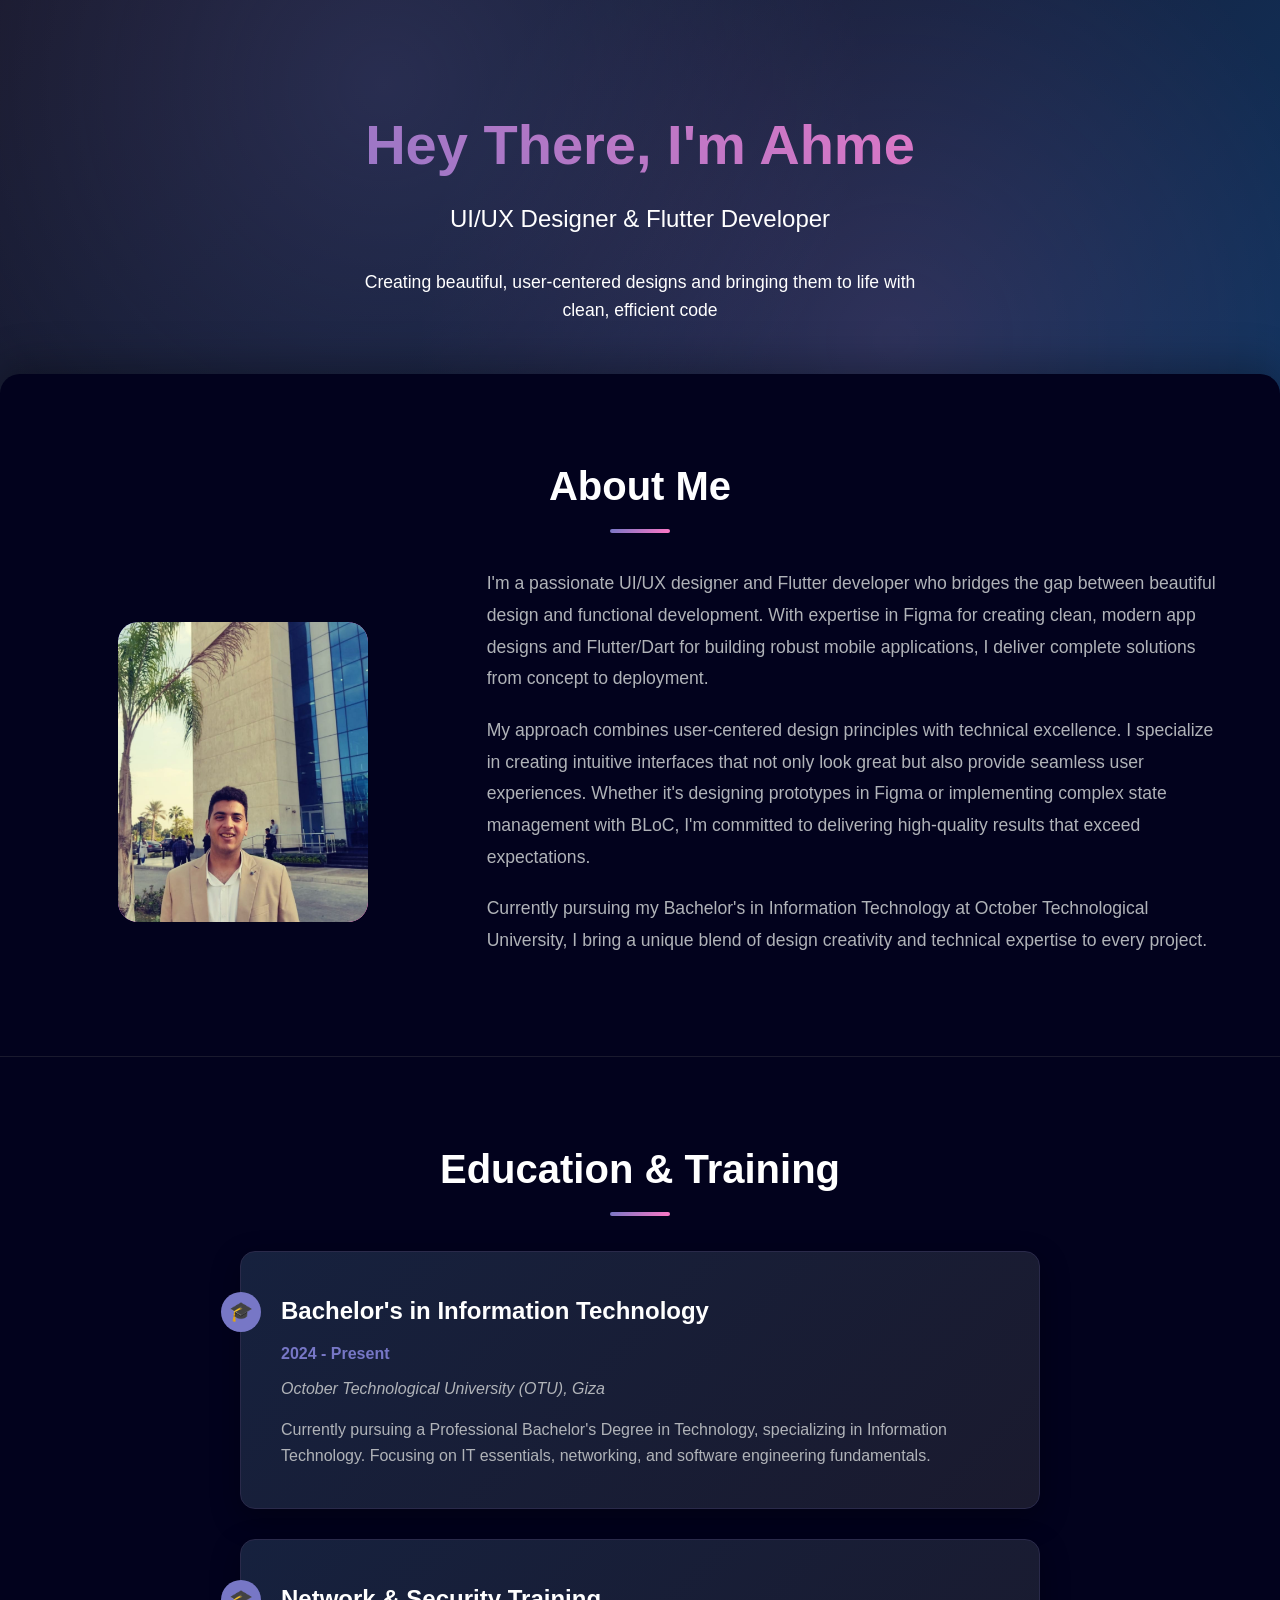
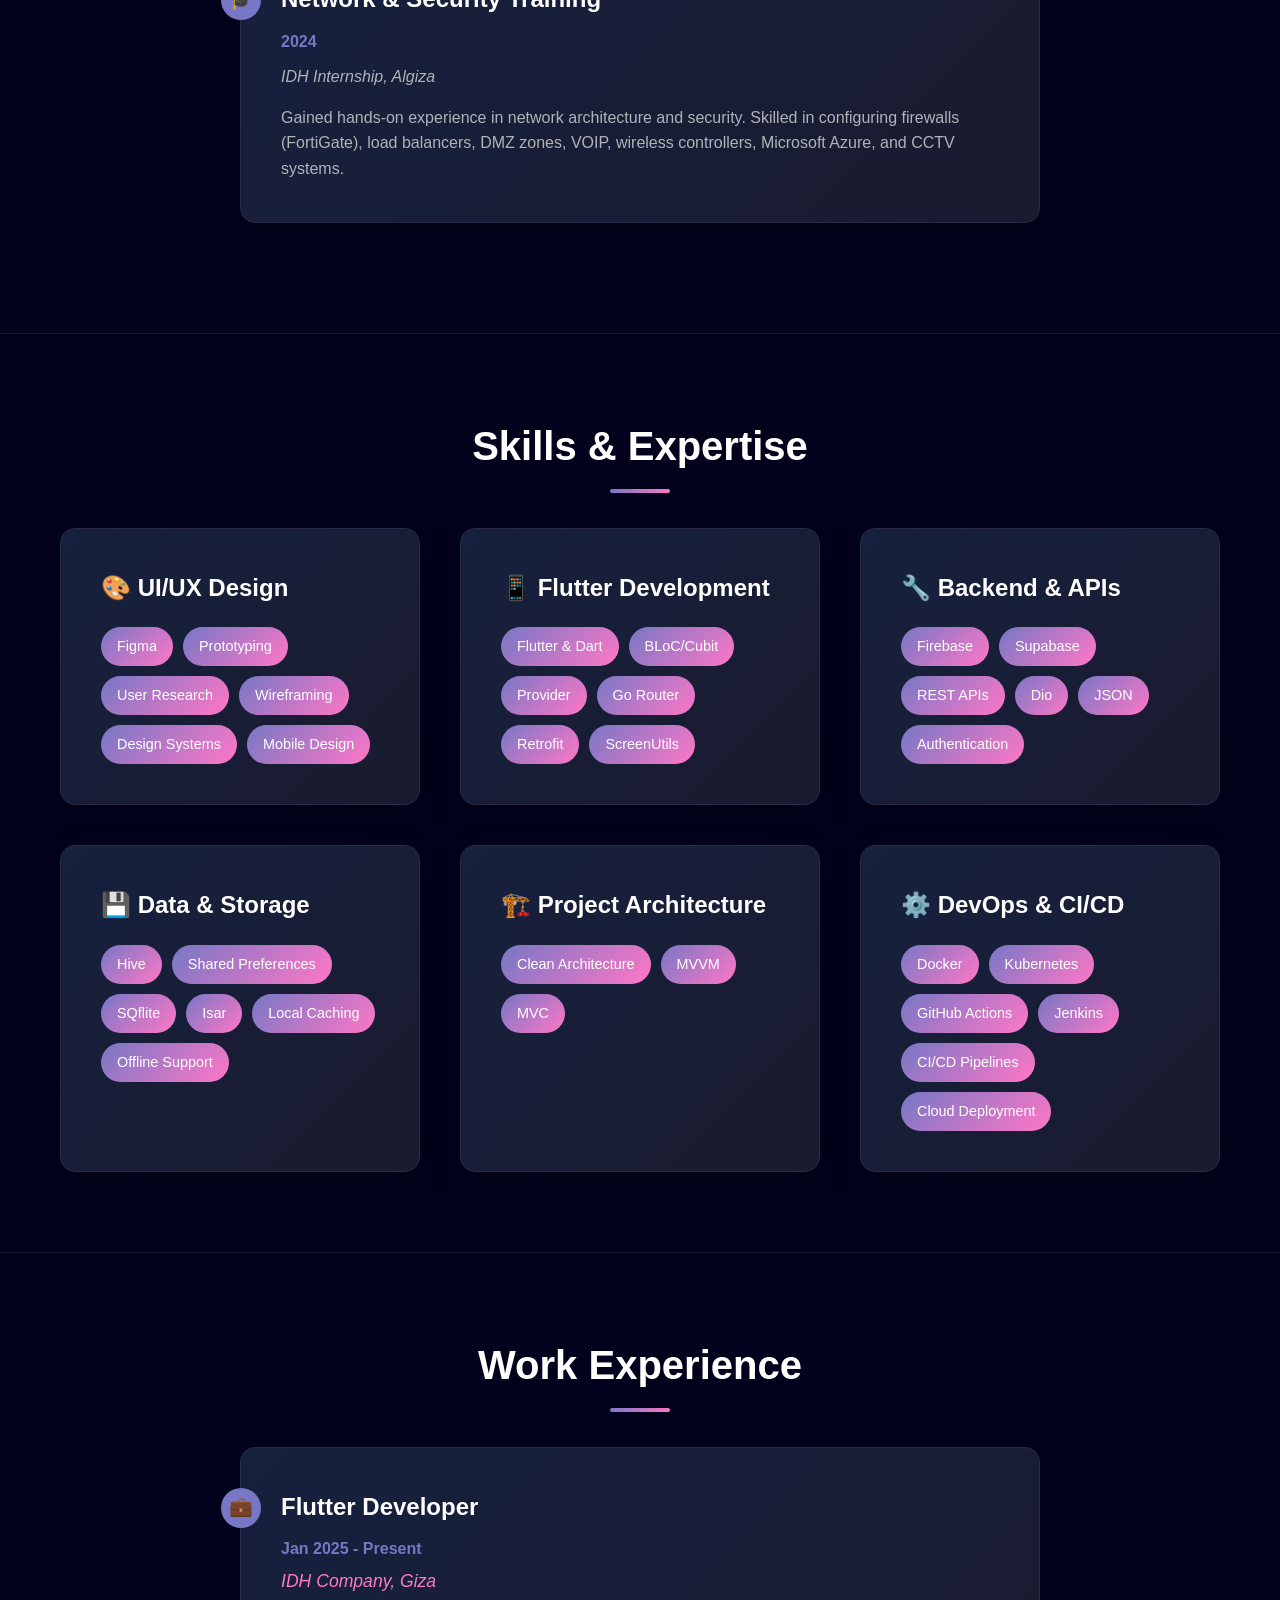
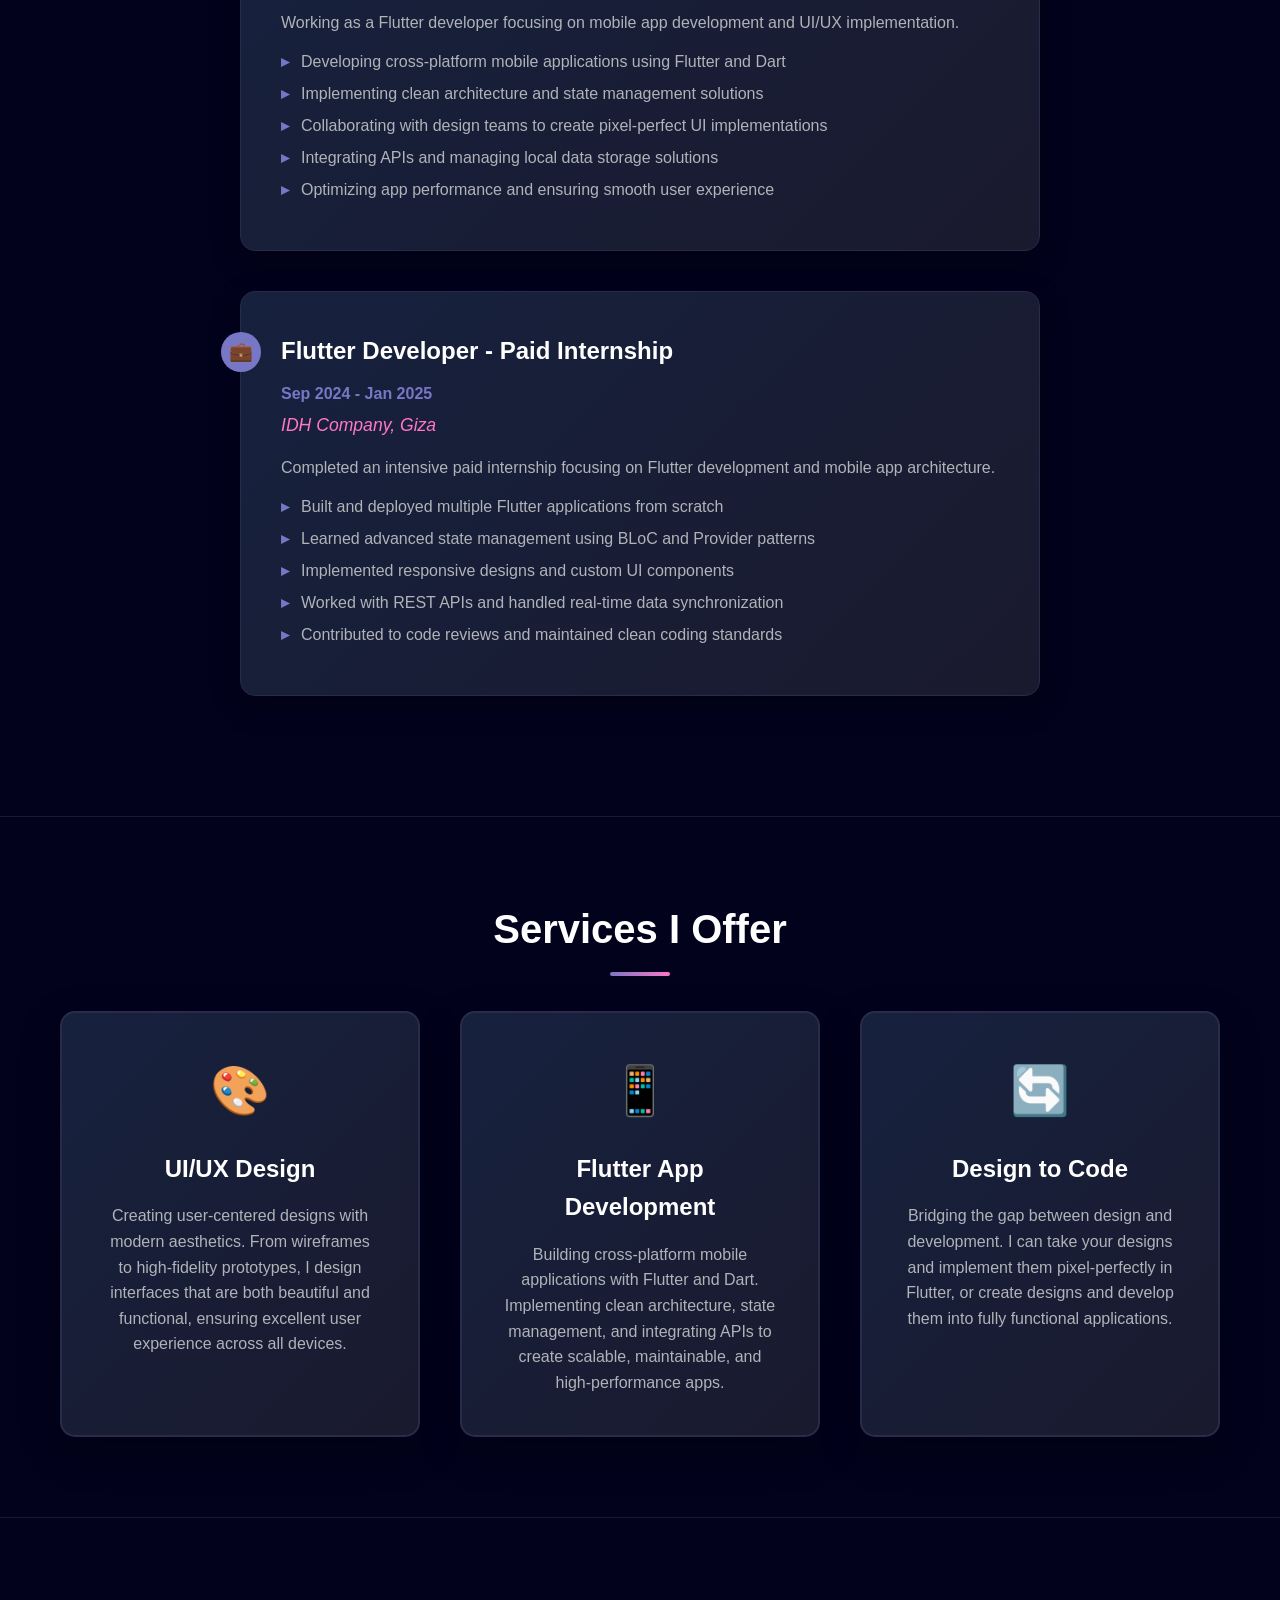
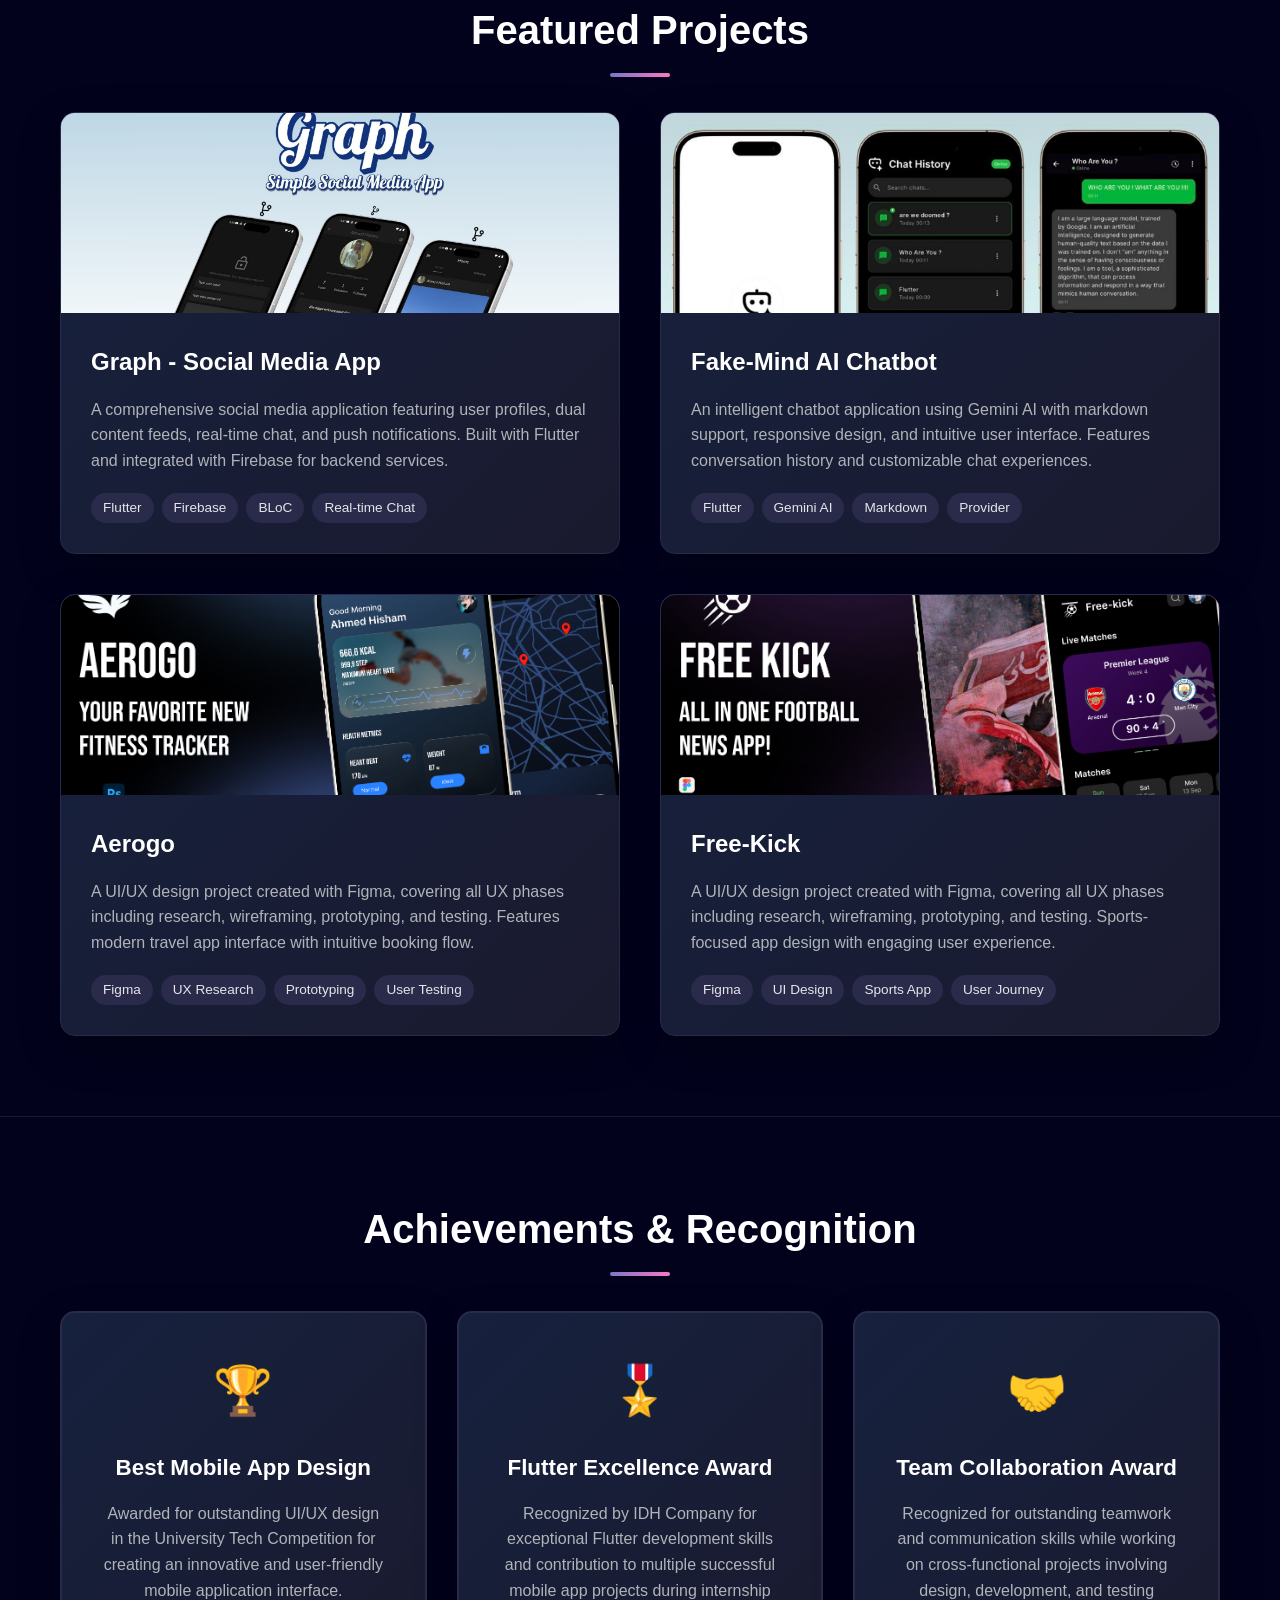
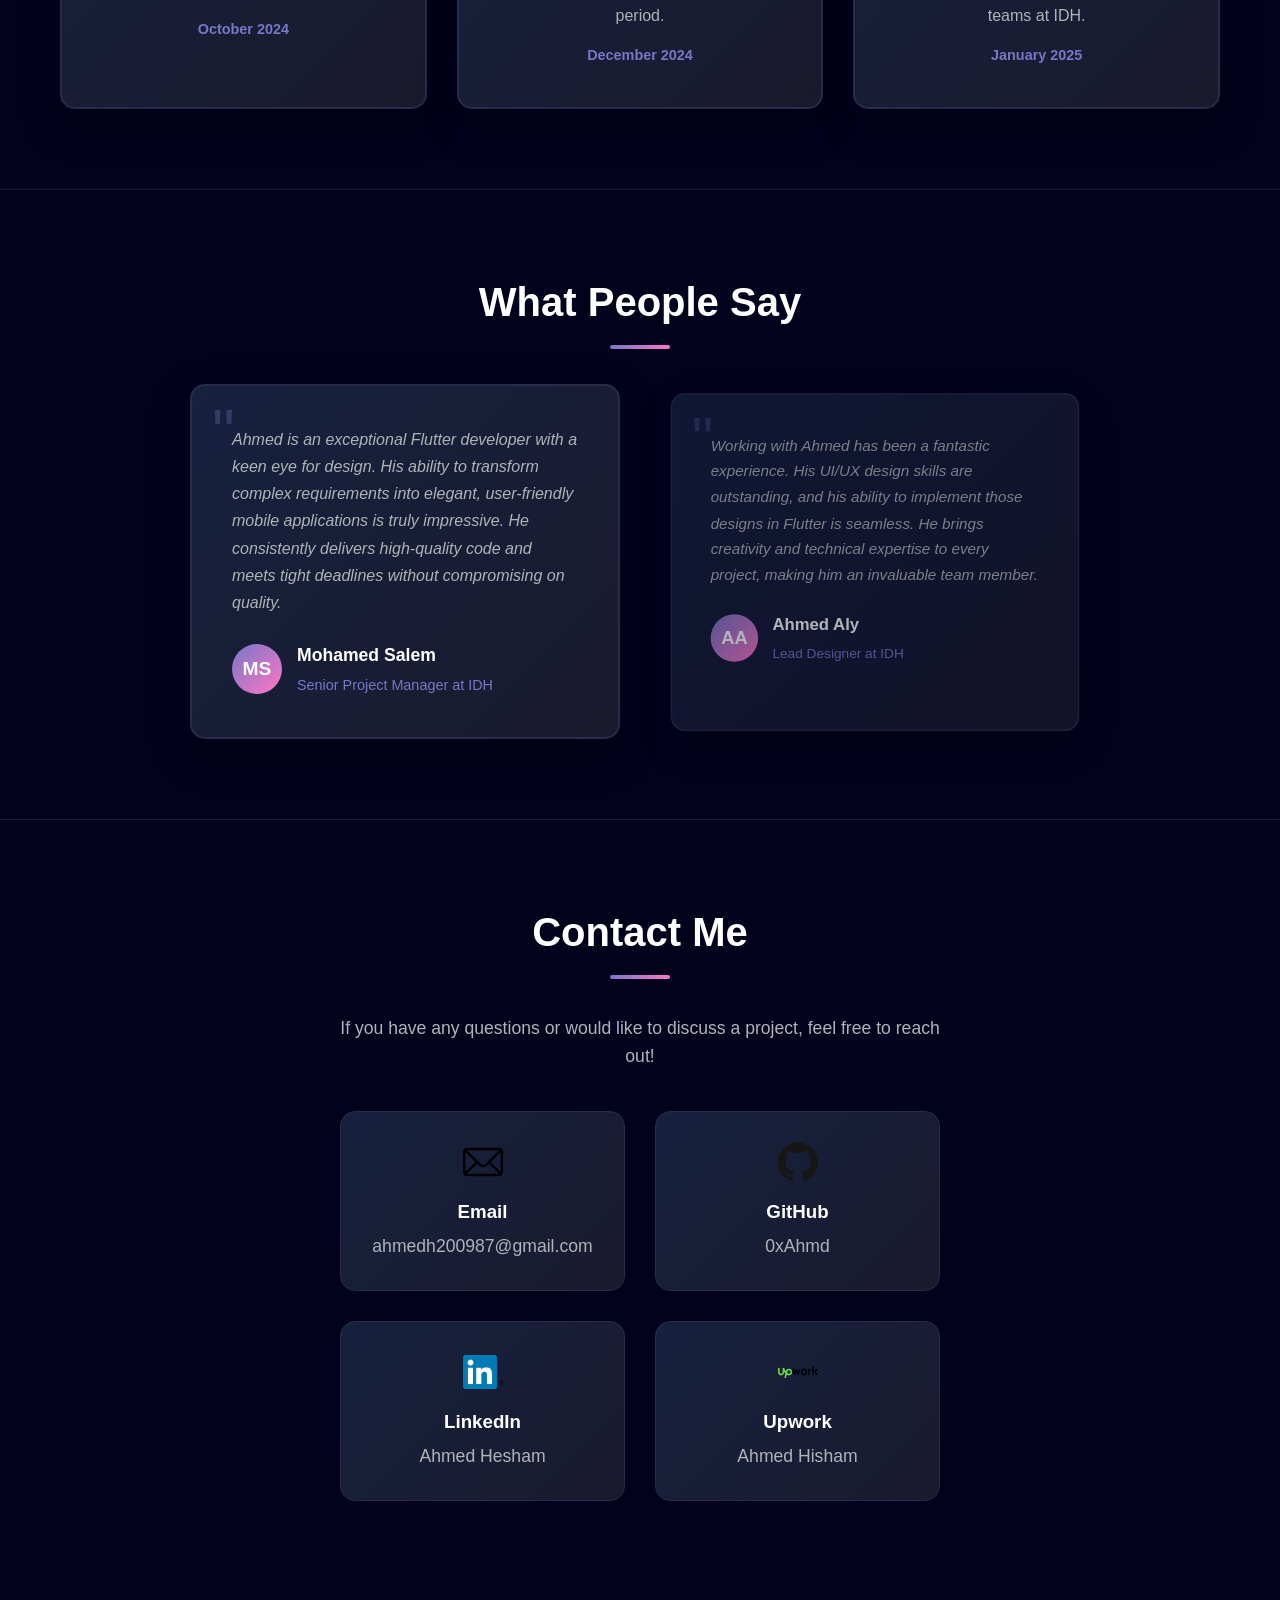
==== project-details.html @ 678f98a5 "details.apply" ====
<!DOCTYPE html>
<html lang="en">
<head>
    <meta charset="UTF-8">
    <meta name="viewport" content="width=device-width, initial-scale=1.0">
    <title>Project Details - Ahmed Hesham</title>
    <link rel="stylesheet" href="css/styles.css">
    <link rel="stylesheet" href="css/project-details.css">
</head>
<body>
    <!-- Navigation Header -->
    <header class="project-header">
        <div class="container">
            <nav class="project-nav">
                <a href="index.html" class="back-button">
                    <span>←</span> Back to Portfolio
                </a>
            </nav>
        </div>
    </header>

    <!-- Project Hero Section -->
    <section class="project-hero">
        <div class="container">
            <div class="project-hero-content">
                <h1 id="project-name" class="project-title">Project Name</h1>
                <p id="project-tagline" class="project-tagline">Brief tagline about the project</p>
            </div>
        </div>
    </section>

    <!-- Project Content -->
    <div class="project-detail-content">
        <div class="container">
            <!-- Project Overview -->
            <section class="project-section">
                <h2>Project Overview</h2>
                <div id="project-description" class="project-description">
                    <p>Detailed description of the project will appear here.</p>
                </div>
            </section>

            <!-- Project Image Gallery -->
            <section class="project-section">
                <h2>Visual Showcase</h2>
                <div id="project-gallery" class="project-gallery">
                    <div class="main-image">
                        <img id="main-project-image" src="" alt="Project Screenshot">
                    </div>
                    <div id="additional-images" class="image-grid">
                        <!-- Additional images will be inserted here -->
                    </div>
                </div>
            </section>

            <!-- What I Made Section -->
            <section class="project-section">
                <h2>What I Built</h2>
                <div id="project-contributions" class="contributions-grid">
                    <!-- Contributions will be inserted here -->
                </div>
            </section>

            <!-- Tools & Technologies -->
            <section class="project-section">
                <h2>Tools & Technologies</h2>
                <div id="project-tools" class="tools-container">
                    <!-- Tools will be inserted here -->
                </div>
            </section>

            <!-- Team Section -->
            <section class="project-section" id="team-section">
                <h2>Team Members</h2>
                <div id="project-team" class="team-grid">
                    <!-- Team members will be inserted here -->
                </div>
            </section>

            <!-- Project Links -->
            <section class="project-section" id="links-section">
                <h2>Project Links</h2>
                <div id="project-links" class="links-container">
                    <!-- Links will be inserted here -->
                </div>
            </section>

            <!-- Navigation -->
            <div class="project-navigation">
                <a href="#" id="prev-project" class="nav-button prev">
                    <span>←</span> Previous Project
                </a>
                <a href="index.html#projects" class="nav-button center">
                    All Projects
                </a>
                <a href="#" id="next-project" class="nav-button next">
                    Next Project <span>→</span>
                </a>
            </div>
        </div>
    </div>

    <script src="js/project-data.js"></script>
    <script src="js/project-details.js"></script>
</body>
</html>
---- css/styles.css ----
* {
    margin: 0;
    padding: 0;
    box-sizing: border-box;
}

body {
    font-family: 'Segoe UI', Tahoma, Geneva, Verdana, sans-serif;
    line-height: 1.6;
    color: #e4e6ea;
    background: #0a0a0f;
    min-height: 100vh;
}

.container {
    max-width: 1200px;
    margin: 0 auto;
    padding: 0 20px;
}

/* Header/Cover Section */
.hero {
    background: linear-gradient(135deg, #1a1a2e 0%, #16213e 50%, #0f3460 100%);
    color: white;
    padding: 100px 0;
    text-align: center;
    position: relative;
    overflow: hidden;
}

.hero::before {
    content: '';
    position: absolute;
    top: 0;
    left: 0;
    right: 0;
    bottom: 0;
    background: radial-gradient(circle at 30% 20%, rgba(120, 119, 198, 0.3) 0%, transparent 50%),
                radial-gradient(circle at 70% 80%, rgba(255, 119, 198, 0.2) 0%, transparent 50%);
    opacity: 0.6;
}

.hero-content {
    position: relative;
    z-index: 1;
}

.hero h1 {
    font-size: 3.5rem;
    font-weight: 700;
    margin-bottom: 10px;
    animation: fadeInUp 1s ease;
    background: linear-gradient(45deg, #7777c6, #ff77c6);
    -webkit-background-clip: text;
    -webkit-text-fill-color: transparent;
    background-clip: text;
}

.hero .subtitle {
    font-size: 1.5rem;
    font-weight: 300;
    margin-bottom: 30px;
    opacity: 0.9;
    animation: fadeInUp 1s ease 0.2s both;
}

.hero .tagline {
    font-size: 1.1rem;
    max-width: 600px;
    margin: 0 auto;
    animation: fadeInUp 1s ease 0.4s both;
}

@keyframes fadeInUp {
    from {
        opacity: 0;
        transform: translateY(30px);
    }
    to {
        opacity: 1;
        transform: translateY(0);
    }
}

/* Main Content */
.main-content {
    background: #02021d;
    margin-top: -50px;
    border-radius: 20px 20px 0 0;
    position: relative;
    z-index: 2;
    box-shadow: 0 -10px 40px rgba(0,0,0,0.3);
}

.section {
    padding: 80px 0;
    border-bottom: 1px solid #1a1a2e;
}

.section:last-child {
    border-bottom: none;
}

.section h2 {
    font-size: 2.5rem;
    color: #ffffff;
    margin-bottom: 50px;
    text-align: center;
    position: relative;
}

.section h2::after {
    content: '';
    width: 60px;
    height: 4px;
    background: linear-gradient(135deg, #7777c6, #ff77c6);
    position: absolute;
    bottom: -15px;
    left: 50%;
    transform: translateX(-50%);
    border-radius: 2px;
}

/* About Section */
.about-content {
    display: grid;
    grid-template-columns: 1fr 2fr;
    gap: 60px;
    align-items: center;
}

.about-image {
    text-align: center;
}

.profile-image {
    width: 250px;
    height: 300px;
    background: linear-gradient(135deg, #7777c6, #ff77c6);
    border-radius: 20px;
    display: flex;
    align-items: center;
    justify-content: center;
    margin: 0 auto;
    position: relative;
    overflow: hidden;
}

.about-text {
    font-size: 1.1rem;
    line-height: 1.8;
    color: #b0b3b8;
}

.about-text p {
    margin-bottom: 20px;
}

/* Education Section */
.education-timeline {
    max-width: 800px;
    margin: 0 auto;
}

.education-item {
    background: linear-gradient(135deg, #16213e, #1a1a2e);
    padding: 40px;
    border-radius: 15px;
    box-shadow: 0 10px 30px rgba(0,0,0,0.3);
    margin-bottom: 30px;
    position: relative;
    border: 1px solid #2a2a4a;
    transition: all 0.3s ease;
}

.education-item:hover {
    transform: translateY(-5px);
    border-color: #7777c6;
    box-shadow: 0 20px 40px rgba(119, 119, 198, 0.2);
}

.education-item::before {
    content: '🎓';
    position: absolute;
    top: 40px;
    left: -20px;
    background: #7777c6;
    width: 40px;
    height: 40px;
    border-radius: 50%;
    display: flex;
    align-items: center;
    justify-content: center;
    font-size: 1.2rem;
}

.education-item h3 {
    color: #ffffff;
    margin-bottom: 10px;
    font-size: 1.5rem;
}

.education-item .date {
    color: #7777c6;
    font-weight: bold;
    margin-bottom: 10px;
}

.education-item .institution {
    color: #b0b3b8;
    font-style: italic;
    margin-bottom: 15px;
}

.education-item p {
    color: #b0b3b8;
    line-height: 1.6;
}

/* Skills Section */
.skills-grid {
    display: grid;
    grid-template-columns: repeat(auto-fit, minmax(300px, 1fr));
    gap: 40px;
}

.skill-category {
    background: linear-gradient(135deg, #16213e, #1a1a2e);
    padding: 40px;
    border-radius: 15px;
    box-shadow: 0 10px 30px rgba(0,0,0,0.3);
    transition: transform 0.3s ease;
    border: 1px solid #2a2a4a;
}

.skill-category:hover {
    transform: translateY(-10px);
    border-color: #7777c6;
    box-shadow: 0 20px 40px rgba(119, 119, 198, 0.2);
}

.skill-category h3 {
    color: #ffffff;
    margin-bottom: 20px;
    font-size: 1.5rem;
}

.skill-tags {
    display: flex;
    flex-wrap: wrap;
    gap: 10px;
}

.skill-tag {
    background: linear-gradient(135deg, #7777c6, #ff77c6);
    color: white;
    padding: 8px 16px;
    border-radius: 25px;
    font-size: 0.9rem;
    font-weight: 500;
    transition: transform 0.2s ease;
}

.skill-tag:hover {
    transform: scale(1.05);
}

/* Work Experience Section */
.experience-timeline {
    max-width: 800px;
    margin: 0 auto;
}

.experience-item {
    background: linear-gradient(135deg, #16213e, #1a1a2e);
    padding: 40px;
    border-radius: 15px;
    box-shadow: 0 10px 30px rgba(0,0,0,0.3);
    margin-bottom: 40px;
    position: relative;
    border: 1px solid #2a2a4a;
    transition: all 0.3s ease;
}

.experience-item:hover {
    transform: translateY(-5px);
    border-color: #7777c6;
    box-shadow: 0 20px 40px rgba(119, 119, 198, 0.2);
}

.experience-item::before {
    content: '💼';
    position: absolute;
    top: 40px;
    left: -20px;
    background: #7777c6;
    width: 40px;
    height: 40px;
    border-radius: 50%;
    display: flex;
    align-items: center;
    justify-content: center;
    font-size: 1.2rem;
}

.experience-item h3 {
    color: #ffffff;
    margin-bottom: 10px;
    font-size: 1.5rem;
}

.experience-item .date {
    color: #7777c6;
    font-weight: bold;
    margin-bottom: 5px;
}

.experience-item .company {
    color: #ff77c6;
    font-style: italic;
    margin-bottom: 15px;
    font-size: 1.1rem;
}

.experience-item p {
    color: #b0b3b8;
    line-height: 1.6;
    margin-bottom: 15px;
}

.experience-responsibilities {
    list-style: none;
    padding: 0;
}

.experience-responsibilities li {
    color: #b0b3b8;
    margin-bottom: 8px;
    padding-left: 20px;
    position: relative;
    line-height: 1.5;
}

.experience-responsibilities li::before {
    content: '▸';
    color: #7777c6;
    font-weight: bold;
    position: absolute;
    left: 0;
}

/* Services Section */
.services-grid {
    display: grid;
    grid-template-columns: repeat(auto-fit, minmax(350px, 1fr));
    gap: 40px;
}

.service-card {
    background: linear-gradient(135deg, #16213e, #1a1a2e);
    padding: 40px;
    border-radius: 15px;
    box-shadow: 0 15px 40px rgba(0,0,0,0.3);
    text-align: center;
    transition: all 0.3s ease;
    border: 2px solid #2a2a4a;
}

.service-card:hover {
    transform: translateY(-15px);
    border-color: #7777c6;
    box-shadow: 0 25px 60px rgba(119, 119, 198, 0.3);
}

.service-icon {
    font-size: 3rem;
    margin-bottom: 20px;
    display: block;
}

.service-card h3 {
    color: #ffffff;
    margin-bottom: 15px;
    font-size: 1.5rem;
}

.service-card p {
    color: #b0b3b8;
    line-height: 1.6;
}

/* Projects Section */
.projects-grid {
    display: grid;
    grid-template-columns: repeat(auto-fit, minmax(400px, 1fr));
    gap: 40px;
}

.project-card {
    background: linear-gradient(135deg, #16213e, #1a1a2e);
    border-radius: 15px;
    overflow: hidden;
    box-shadow: 0 15px 40px rgba(0,0,0,0.3);
    transition: all 0.3s ease;
    border: 1px solid #2a2a4a;
}

.project-card:hover {
    transform: translateY(-10px);
    box-shadow: 0 25px 60px rgba(119, 119, 198, 0.2);
    border-color: #7777c6;
}

.project-image {
    height: 200px;
    background: linear-gradient(135deg, #7777c6, #ff77c6);
    display: flex;
    align-items: center;
    justify-content: center;
    color: white;
    font-size: 2rem;
    font-weight: bold;
    overflow: hidden;
}

.project-image img {
    width: 100%;
    height: 100%;
    object-fit: cover;
}

.project-content {
    padding: 30px;
}

.project-card h3 {
    color: #ffffff;
    margin-bottom: 15px;
    font-size: 1.5rem;
}

.project-card p {
    color: #b0b3b8;
    line-height: 1.6;
    margin-bottom: 20px;
}

.project-tech {
    display: flex;
    flex-wrap: wrap;
    gap: 8px;
}

.tech-tag {
    background: #2a2a4a;
    color: #e4e6ea;
    padding: 4px 12px;
    border-radius: 15px;
    font-size: 0.85rem;
}

/* Achievements Section */
.achievements-grid {
    display: grid;
    grid-template-columns: repeat(auto-fit, minmax(350px, 1fr));
    gap: 30px;
}

.achievement-card {
    background: linear-gradient(135deg, #16213e, #1a1a2e);
    padding: 40px;
    border-radius: 15px;
    box-shadow: 0 15px 40px rgba(0,0,0,0.3);
    text-align: center;
    transition: all 0.3s ease;
    border: 2px solid #2a2a4a;
    position: relative;
    overflow: hidden;
}

.achievement-card::before {
    content: '';
    position: absolute;
    top: 0;
    left: -100%;
    width: 100%;
    height: 100%;
    background: linear-gradient(90deg, transparent, rgba(119, 119, 198, 0.1), transparent);
    transition: left 0.5s ease;
}

.achievement-card:hover::before {
    left: 100%;
}

.achievement-card:hover {
    transform: translateY(-10px);
    border-color: #7777c6;
    box-shadow: 0 25px 60px rgba(119, 119, 198, 0.3);
}

.achievement-icon {
    font-size: 3rem;
    margin-bottom: 20px;
    display: block;
}

.achievement-card h3 {
    color: #ffffff;
    margin-bottom: 15px;
    font-size: 1.4rem;
}

.achievement-card p {
    color: #b0b3b8;
    line-height: 1.6;
    margin-bottom: 15px;
}

.achievement-date {
    color: #7777c6;
    font-weight: bold;
    font-size: 0.9rem;
}

/* Testimonials Section */
.testimonials-grid {
    display: grid;
    grid-template-columns: repeat(auto-fit, minmax(400px, 1fr));
    gap: 40px;
    max-width: 900px;
    margin: 0 auto;
}

.testimonial-card {
    background: linear-gradient(135deg, #16213e, #1a1a2e);
    padding: 40px;
    border-radius: 15px;
    box-shadow: 0 15px 40px rgba(0,0,0,0.3);
    transition: all 0.3s ease;
    border: 2px solid #2a2a4a;
    position: relative;
}

.testimonial-card::before {
    content: '"';
    position: absolute;
    top: 15px;
    left: 20px;
    font-size: 4rem;
    color: #7777c6;
    opacity: 0.3;
    line-height: 1;
}

.testimonial-card:hover {
    transform: translateY(-10px);
    border-color: #7777c6;
    box-shadow: 0 25px 60px rgba(119, 119, 198, 0.3);
}

.testimonial-text {
    color: #b0b3b8;
    line-height: 1.7;
    margin-bottom: 25px;
    font-style: italic;
    position: relative;
    z-index: 1;
}

.testimonial-author {
    display: flex;
    align-items: center;
    gap: 15px;
}

.author-avatar {
    width: 50px;
    height: 50px;
    background: linear-gradient(135deg, #7777c6, #ff77c6);
    border-radius: 50%;
    display: flex;
    align-items: center;
    justify-content: center;
    color: white;
    font-weight: bold;
    font-size: 1.2rem;
}

.author-info h4 {
    color: #ffffff;
    margin-bottom: 5px;
    font-size: 1.1rem;
}

.author-info p {
    color: #7777c6;
    font-size: 0.9rem;
}

/* Contact Section */
.contact-content {
    text-align: center;
    max-width: 600px;
    margin: 0 auto;
}

.contact-content p {
    color: #b0b3b8;
    font-size: 1.1rem;
    margin-bottom: 40px;
}

.contact-info {
    display: grid;
    grid-template-columns: repeat(auto-fit, minmax(200px, 1fr));
    gap: 30px;
    margin: 40px 0;
}

.contact-item {
    background: linear-gradient(135deg, #16213e, #1a1a2e);
    padding: 30px;
    border-radius: 15px;
    transition: all 0.3s ease;
    border: 1px solid #2a2a4a;
    text-decoration: none;
    color: inherit;
    display: block;
}

.contact-item:hover {
    background: linear-gradient(135deg, #7777c6, #ff77c6);
    color: white;
    transform: translateY(-5px);
    text-decoration: none;
}

.contact-item .icon {
    font-size: 2rem;
    margin-bottom: 15px;
    display: block;
}

.contact-item img {
    width: 40px;
    height: 40px;
    object-fit: contain;
    display: block;
    margin: 0 auto 15px;
}
.contact-item:hover img {
    filter: none; /* Ensure no filters are applied on hover */
}

.contact-item:hover img {
    filter: brightness(0) saturate(100%) invert(100%) sepia(0%) saturate(0%) hue-rotate(0deg) brightness(100%) contrast(100%);
}

.contact-item h3 {
    color: #ffffff;
    margin-bottom: 5px;
}

.contact-item p {
    color: #b0b3b8;
    margin: 0;
}

.contact-item:hover h3,
.contact-item:hover p {
    color: white;
}

.cta-button {
    background: linear-gradient(135deg, #7777c6, #ff77c6);
    color: white;
    padding: 15px 40px;
    border: none;
    border-radius: 50px;
    font-size: 1.1rem;
    font-weight: 600;
    cursor: pointer;
    transition: all 0.3s ease;
    text-decoration: none;
    display: inline-block;
    margin-top: 30px;
}

.cta-button:hover {
    transform: translateY(-3px);
    box-shadow: 0 15px 40px rgba(119, 119, 198, 0.4);
}

/* Responsive Design */
@media (max-width: 768px) {
    .hero h1 {
        font-size: 2.5rem;
    }
    
    .hero .subtitle {
        font-size: 1.2rem;
    }
    
    .about-content {
        grid-template-columns: 1fr;
        gap: 40px;
    }
    
    .profile-image {
        width: 200px;
        height: 240px;
    }
    
    .section {
        padding: 60px 0;
    }
    
    .section h2 {
        font-size: 2rem;
    }
    
    .projects-grid,
    .services-grid,
    .achievements-grid {
        grid-template-columns: 1fr;
    }
    
    .testimonials-grid {
        grid-template-columns: 1fr;
    }
    
    .experience-item::before,
    .education-item::before {
        left: -15px;
        width: 30px;
        height: 30px;
        font-size: 1rem;
    }
}

/* Smooth scrolling */
html {
    scroll-behavior: smooth;
}

/* Animation classes for JavaScript */
.fade-in {
    opacity: 0;
    transform: translateY(30px);
    transition: opacity 0.8s ease, transform 0.8s ease;
}

.fade-in.visible {
    opacity: 1;
    transform: translateY(0);
}

/* Loading animation for images */
.loading-image {
    opacity: 0;
    transform: scale(1.1);
    transition: opacity 0.5s ease, transform 0.5s ease;
}

.loading-image.loaded {
    opacity: 1;
    transform: scale(1);
}
---- css/project-details.css ----
/* Project Details Page Styles */

/* Header Navigation */
.project-header {
    background: #02021d;
    padding: 20px 0;
    position: fixed;
    width: 100%;
    top: 0;
    z-index: 1000;
    border-bottom: 1px solid #1a1a2e;
    backdrop-filter: blur(10px);
    background: rgba(2, 2, 29, 0.95);
}

.project-nav {
    display: flex;
    align-items: center;
}

.back-button {
    color: #b0b3b8;
    text-decoration: none;
    display: flex;
    align-items: center;
    gap: 10px;
    font-size: 1.1rem;
    transition: all 0.3s ease;
    padding: 10px 20px;
    border-radius: 30px;
    background: linear-gradient(135deg, #16213e, #1a1a2e);
}

.back-button:hover {
    color: white;
    background: linear-gradient(135deg, #7777c6, #ff77c6);
    transform: translateX(-5px);
}

.back-button span {
    font-size: 1.5rem;
    transition: transform 0.3s ease;
}

.back-button:hover span {
    transform: translateX(-5px);
}

/* Project Hero */
.project-hero {
    background: linear-gradient(135deg, #1a1a2e 0%, #16213e 50%, #0f3460 100%);
    padding: 150px 0 80px;
    margin-top: 60px;
    position: relative;
    overflow: hidden;
}

.project-hero::before {
    content: '';
    position: absolute;
    top: 0;
    left: 0;
    right: 0;
    bottom: 0;
    background: radial-gradient(circle at 30% 20%, rgba(120, 119, 198, 0.3) 0%, transparent 50%),
                radial-gradient(circle at 70% 80%, rgba(255, 119, 198, 0.2) 0%, transparent 50%);
    opacity: 0.6;
}

.project-hero-content {
    position: relative;
    z-index: 1;
    text-align: center;
}

.project-title {
    font-size: 3.5rem;
    font-weight: 700;
    margin-bottom: 20px;
    background: linear-gradient(45deg, #7777c6, #ff77c6);
    -webkit-background-clip: text;
    -webkit-text-fill-color: transparent;
    background-clip: text;
    animation: fadeInUp 1s ease;
}

.project-tagline {
    font-size: 1.3rem;
    color: #e4e6ea;
    opacity: 0.9;
    max-width: 600px;
    margin: 0 auto;
    animation: fadeInUp 1s ease 0.2s both;
}

/* Project Content */
.project-detail-content {
    background: #02021d;
    padding: 60px 0;
    min-height: 100vh;
}

.project-section {
    margin-bottom: 80px;
    animation: fadeInUp 0.8s ease;
}

.project-section h2 {
    font-size: 2.2rem;
    color: #ffffff;
    margin-bottom: 40px;
    position: relative;
    padding-bottom: 20px;
}

.project-section h2::after {
    content: '';
    width: 60px;
    height: 4px;
    background: linear-gradient(135deg, #7777c6, #ff77c6);
    position: absolute;
    bottom: 0;
    left: 0;
    border-radius: 2px;
}

/* Project Description */
.project-description {
    background: linear-gradient(135deg, #16213e, #1a1a2e);
    padding: 40px;
    border-radius: 15px;
    border: 1px solid #2a2a4a;
    transition: all 0.3s ease;
}

.project-description:hover {
    border-color: #7777c6;
    box-shadow: 0 20px 40px rgba(119, 119, 198, 0.1);
}

.project-description p {
    color: #b0b3b8;
    line-height: 1.8;
    font-size: 1.1rem;
    margin-bottom: 20px;
}

.project-description p:last-child {
    margin-bottom: 0;
}

/* Project Gallery */
.project-gallery {
    display: grid;
    gap: 30px;
}

.main-image {
    width: 100%;
    border-radius: 15px;
    overflow: hidden;
    box-shadow: 0 25px 60px rgba(0,0,0,0.4);
    transition: transform 0.3s ease;
}

.main-image:hover {
    transform: scale(1.02);
}

.main-image img {
    width: 100%;
    height: auto;
    display: block;
}

.image-grid {
    display: grid;
    grid-template-columns: repeat(auto-fit, minmax(250px, 1fr));
    gap: 20px;
}

.image-grid img {
    width: 100%;
    height: 200px;
    object-fit: cover;
    border-radius: 10px;
    box-shadow: 0 10px 30px rgba(0,0,0,0.3);
    transition: all 0.3s ease;
    cursor: pointer;
}

.image-grid img:hover {
    transform: scale(1.05);
    box-shadow: 0 15px 40px rgba(119, 119, 198, 0.3);
}

/* Contributions Grid */
.contributions-grid {
    display: grid;
    grid-template-columns: repeat(auto-fit, minmax(300px, 1fr));
    gap: 30px;
}

.contribution-card {
    background: linear-gradient(135deg, #16213e, #1a1a2e);
    padding: 35px;
    border-radius: 15px;
    border: 1px solid #2a2a4a;
    transition: all 0.3s ease;
}

.contribution-card:hover {
    transform: translateY(-5px);
    border-color: #7777c6;
    box-shadow: 0 20px 40px rgba(119, 119, 198, 0.2);
}

.contribution-card h3 {
    color: #ffffff;
    margin-bottom: 15px;
    font-size: 1.3rem;
    display: flex;
    align-items: center;
    gap: 10px;
}

.contribution-card .icon {
    font-size: 1.5rem;
}

.contribution-card ul {
    list-style: none;
    padding: 0;
}

.contribution-card li {
    color: #b0b3b8;
    margin-bottom: 10px;
    padding-left: 25px;
    position: relative;
    line-height: 1.6;
}

.contribution-card li::before {
    content: '✓';
    color: #7777c6;
    position: absolute;
    left: 0;
    font-weight: bold;
}

/* Tools Container */
.tools-container {
    display: flex;
    flex-wrap: wrap;
    gap: 15px;
}

.tool-badge {
    background: linear-gradient(135deg, #7777c6, #ff77c6);
    color: white;
    padding: 12px 25px;
    border-radius: 30px;
    font-size: 1rem;
    font-weight: 500;
    display: inline-flex;
    align-items: center;
    gap: 8px;
    transition: all 0.3s ease;
}

.tool-badge:hover {
    transform: translateY(-3px) scale(1.05);
    box-shadow: 0 10px 25px rgba(119, 119, 198, 0.3);
}

.tool-badge .tool-icon {
    font-size: 1.2rem;
}

/* Team Grid */
.team-grid {
    display: grid;
    grid-template-columns: repeat(auto-fit, minmax(250px, 1fr));
    gap: 30px;
}

.team-member {
    background: linear-gradient(135deg, #16213e, #1a1a2e);
    padding: 30px;
    border-radius: 15px;
    text-align: center;
    border: 1px solid #2a2a4a;
    transition: all 0.3s ease;
}

.team-member:hover {
    transform: translateY(-5px);
    border-color: #7777c6;
    box-shadow: 0 20px 40px rgba(119, 119, 198, 0.2);
}

.team-avatar {
    width: 80px;
    height: 80px;
    margin: 0 auto 20px;
    background: linear-gradient(135deg, #7777c6, #ff77c6);
    border-radius: 50%;
    display: flex;
    align-items: center;
    justify-content: center;
    color: white;
    font-size: 2rem;
    font-weight: bold;
}

.team-member h4 {
    color: #ffffff;
    margin-bottom: 10px;
    font-size: 1.2rem;
}

.team-member .role {
    color: #7777c6;
    font-size: 0.95rem;
    margin-bottom: 15px;
}

.team-member .contribution {
    color: #b0b3b8;
    font-size: 0.9rem;
    line-height: 1.5;
}

/* Links Container */
.links-container {
    display: grid;
    grid-template-columns: repeat(auto-fit, minmax(200px, 1fr));
    gap: 20px;
}

.link-button {
    background: linear-gradient(135deg, #16213e, #1a1a2e);
    color: #e4e6ea;
    padding: 20px 30px;
    border-radius: 10px;
    text-decoration: none;
    display: flex;
    align-items: center;
    justify-content: center;
    gap: 10px;
    border: 1px solid #2a2a4a;
    transition: all 0.3s ease;
    font-weight: 500;
}

.link-button:hover {
    background: linear-gradient(135deg, #7777c6, #ff77c6);
    color: white;
    transform: translateY(-3px);
    box-shadow: 0 15px 30px rgba(119, 119, 198, 0.3);
    border-color: transparent;
}

.link-button .link-icon {
    font-size: 1.3rem;
}

/* Project Navigation */
.project-navigation {
    display: grid;
    grid-template-columns: 1fr auto 1fr;
    gap: 20px;
    margin-top: 80px;
    padding-top: 40px;
    border-top: 1px solid #1a1a2e;
}

.nav-button {
    background: linear-gradient(135deg, #16213e, #1a1a2e);
    color: #b0b3b8;
    padding: 20px 30px;
    border-radius: 10px;
    text-decoration: none;
    display: flex;
    align-items: center;
    gap: 10px;
    border: 1px solid #2a2a4a;
    transition: all 0.3s ease;
    font-weight: 500;
}

.nav-button:hover {
    background: linear-gradient(135deg, #7777c6, #ff77c6);
    color: white;
    transform: translateY(-3px);
    border-color: transparent;
}

.nav-button.prev {
    justify-content: flex-start;
}

.nav-button.next {
    justify-content: flex-end;
}

.nav-button.center {
    justify-content: center;
}

.nav-button span {
    font-size: 1.3rem;
    transition: transform 0.3s ease;
}

.nav-button.prev:hover span {
    transform: translateX(-5px);
}

.nav-button.next:hover span {
    transform: translateX(5px);
}

/* Responsive Design */
@media (max-width: 768px) {
    .project-title {
        font-size: 2.5rem;
    }
    
    .project-tagline {
        font-size: 1.1rem;
    }
    
    .project-section h2 {
        font-size: 1.8rem;
    }
    
    .contributions-grid {
        grid-template-columns: 1fr;
    }
    
    .team-grid {
        grid-template-columns: 1fr;
    }
    
    .project-navigation {
        grid-template-columns: 1fr;
        gap: 15px;
    }
    
    .nav-button {
        justify-content: center;
    }
    
    .image-grid {
        grid-template-columns: 1fr;
    }
}

/* Animations */
@keyframes fadeInUp {
    from {
        opacity: 0;
        transform: translateY(30px);
    }
    to {
        opacity: 1;
        transform: translateY(0);
    }
}

/* Loading State */
.loading {
    opacity: 0.5;
    pointer-events: none;
}

.skeleton {
    background: linear-gradient(90deg, #1a1a2e 25%, #2a2a4a 50%, #1a1a2e 75%);
    background-size: 200% 100%;
    animation: loading 1.5s infinite;
}

@keyframes loading {
    0% {
        background-position: 200% 0;
    }
    100% {
        background-position: -200% 0;
    }
}
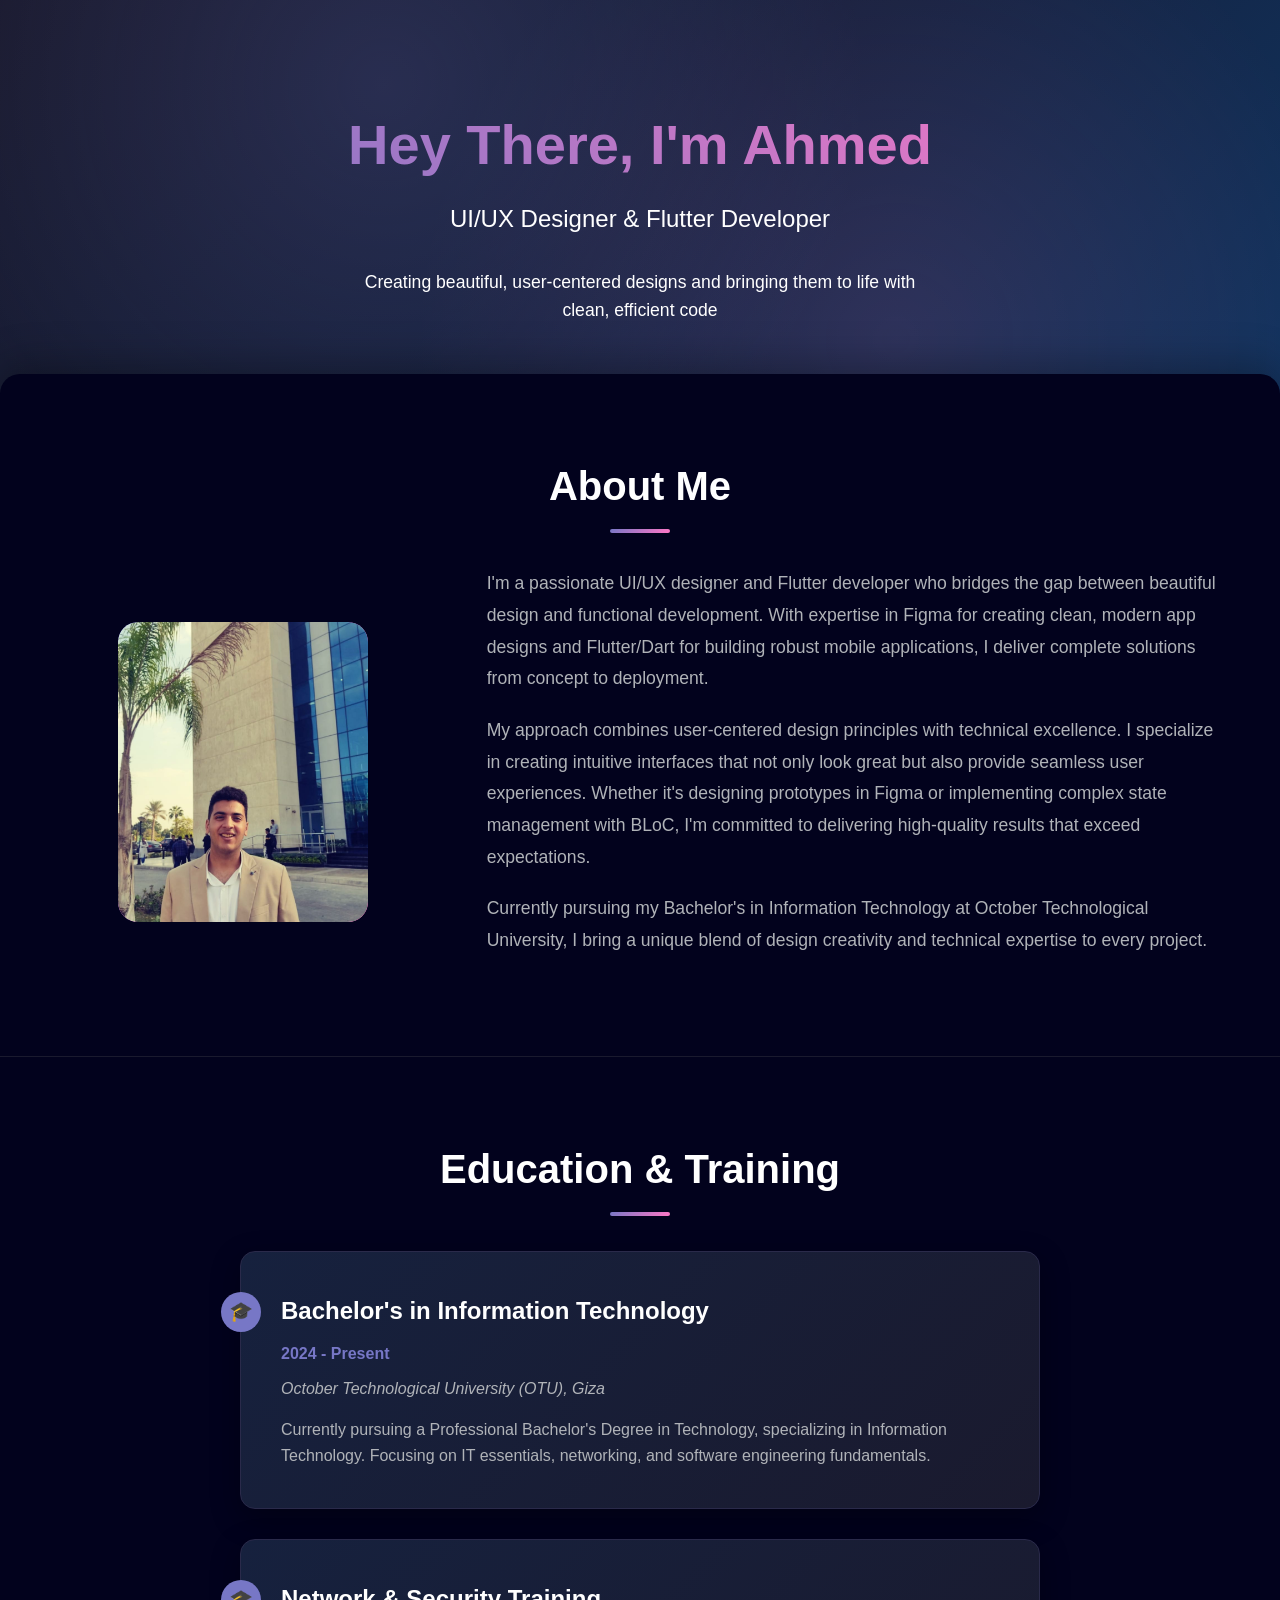
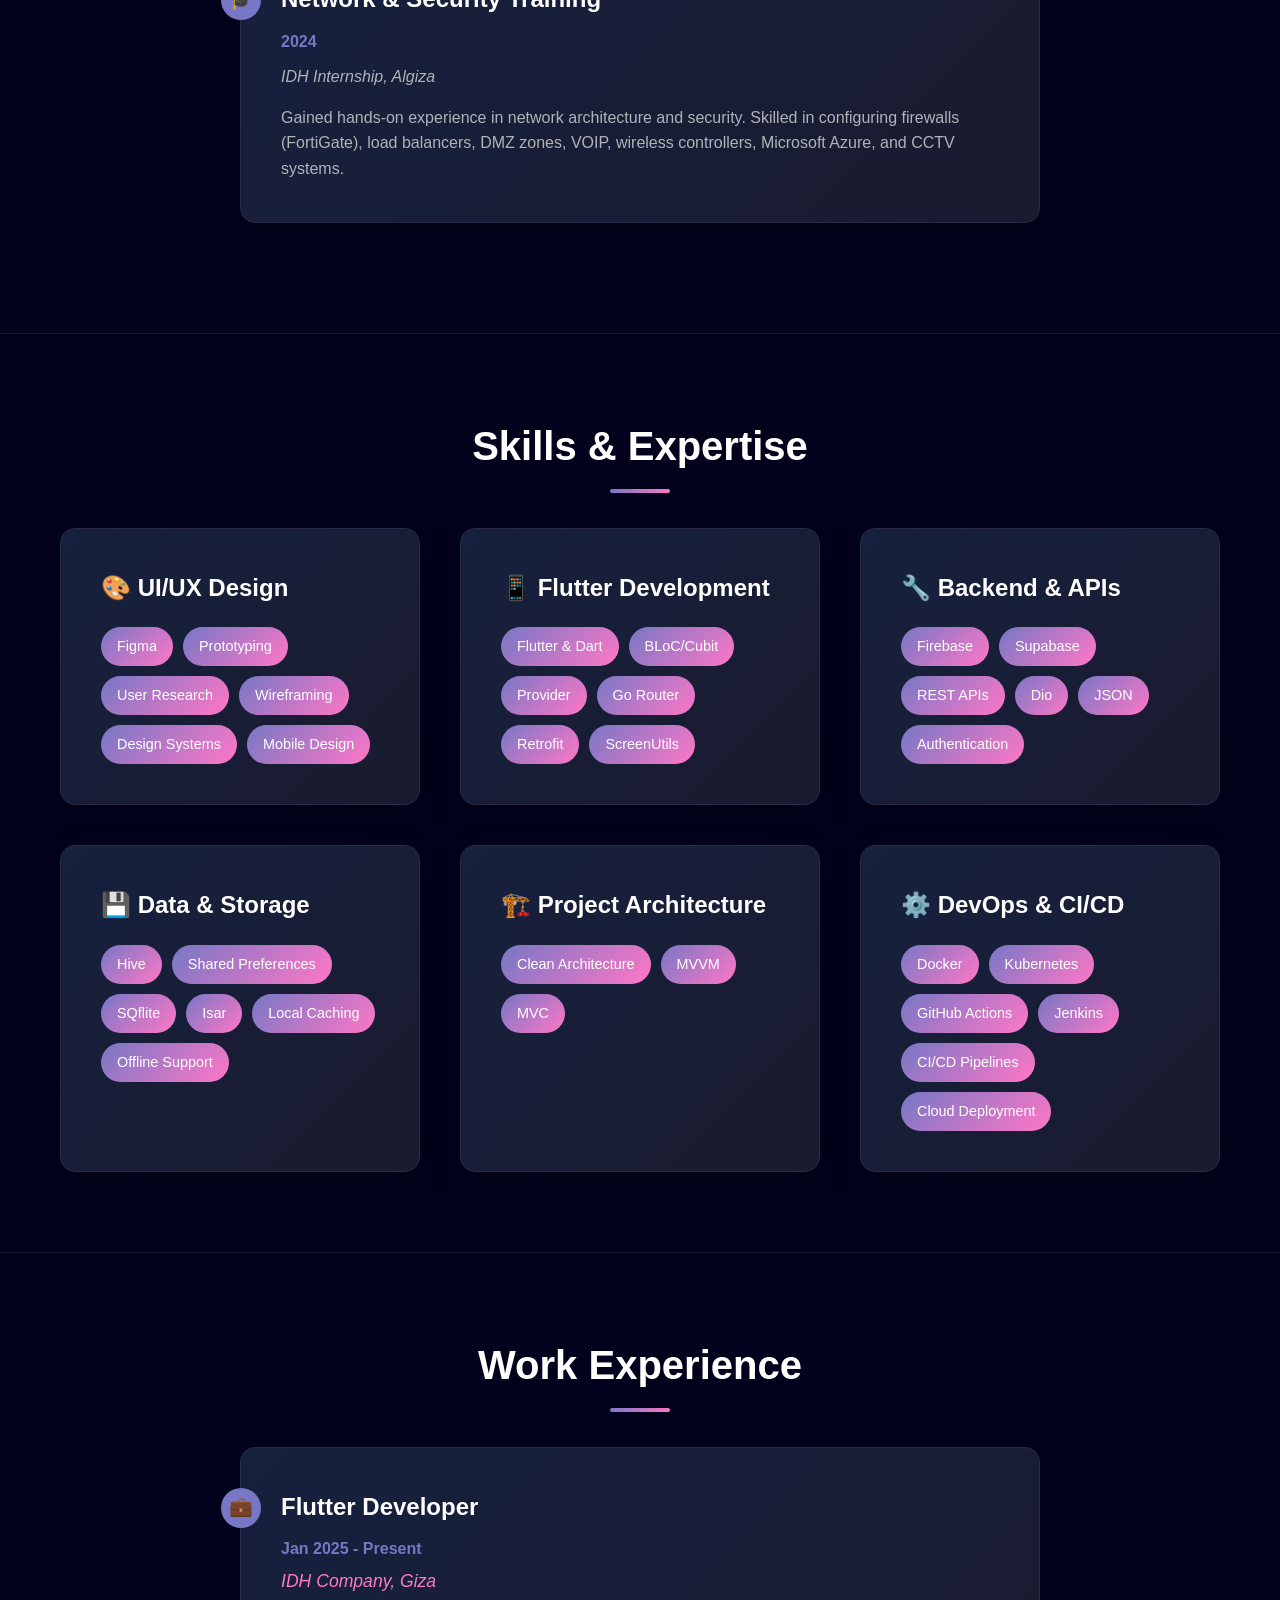
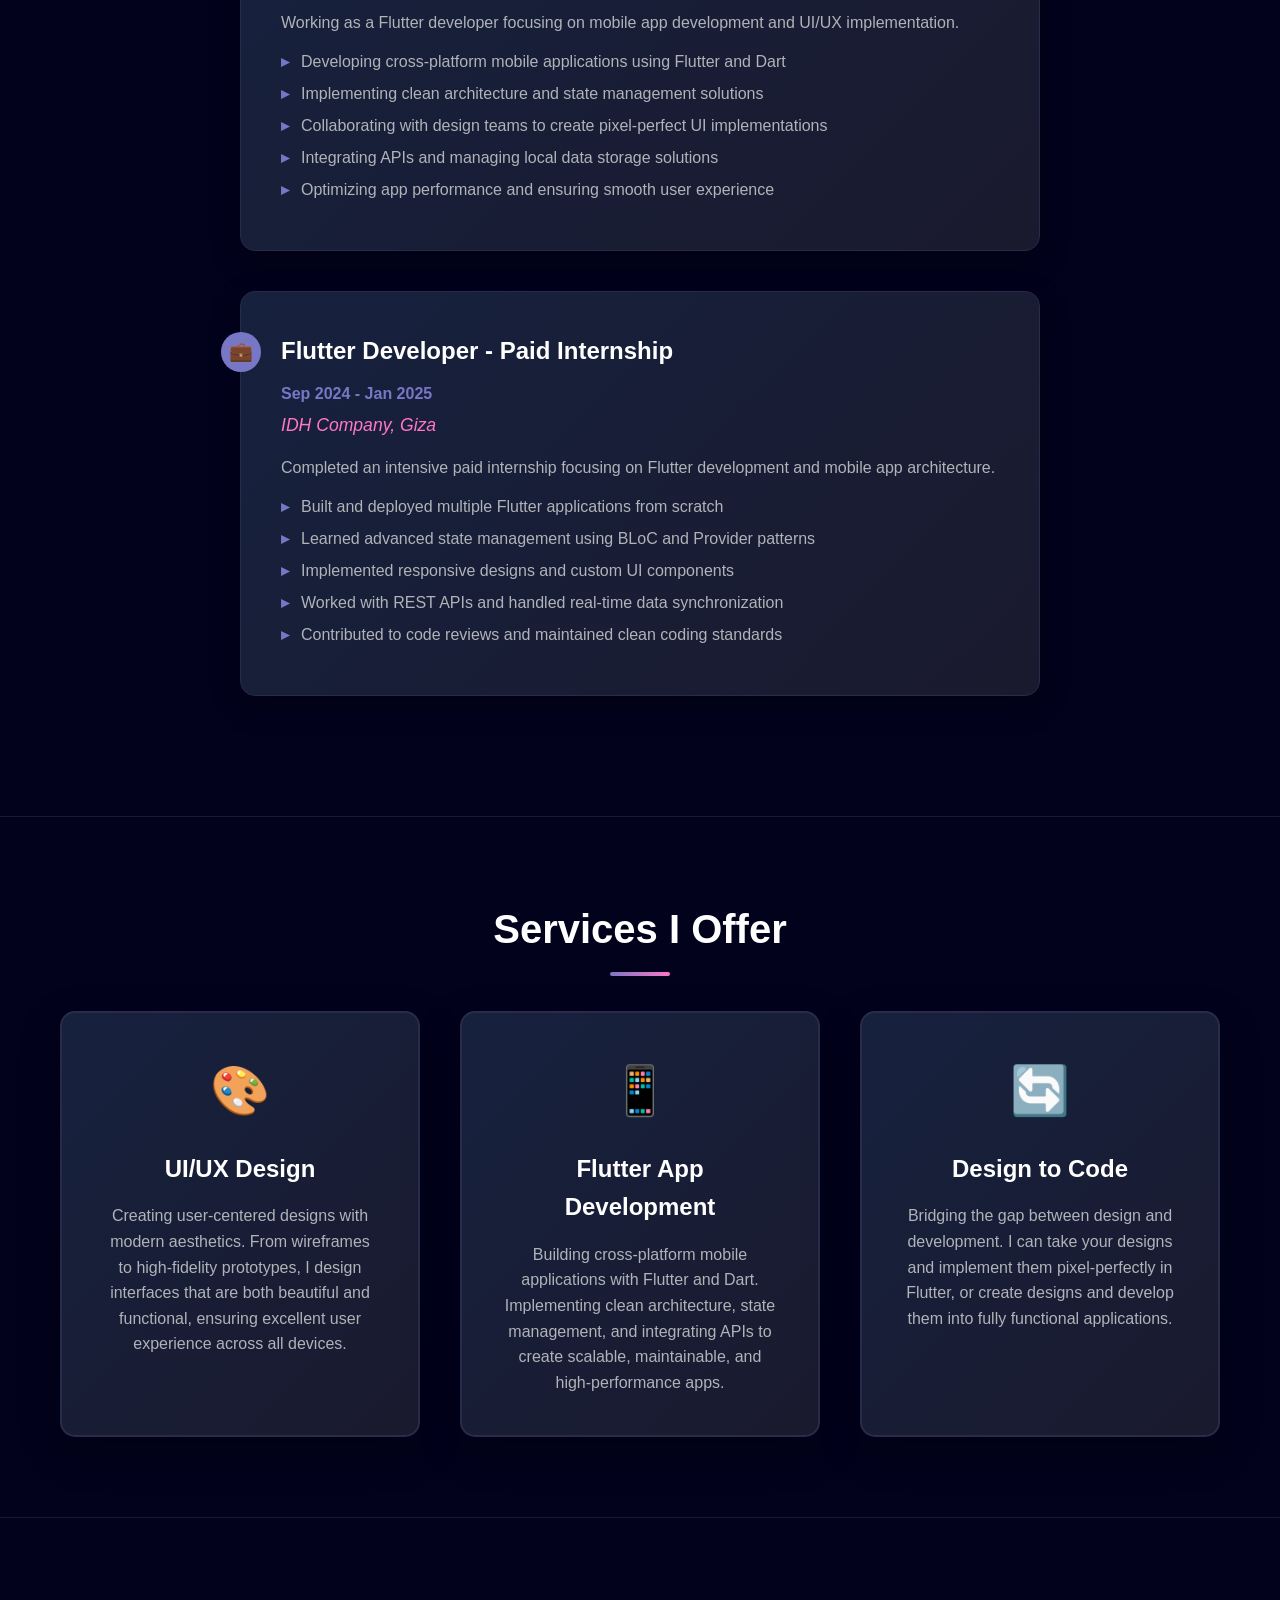
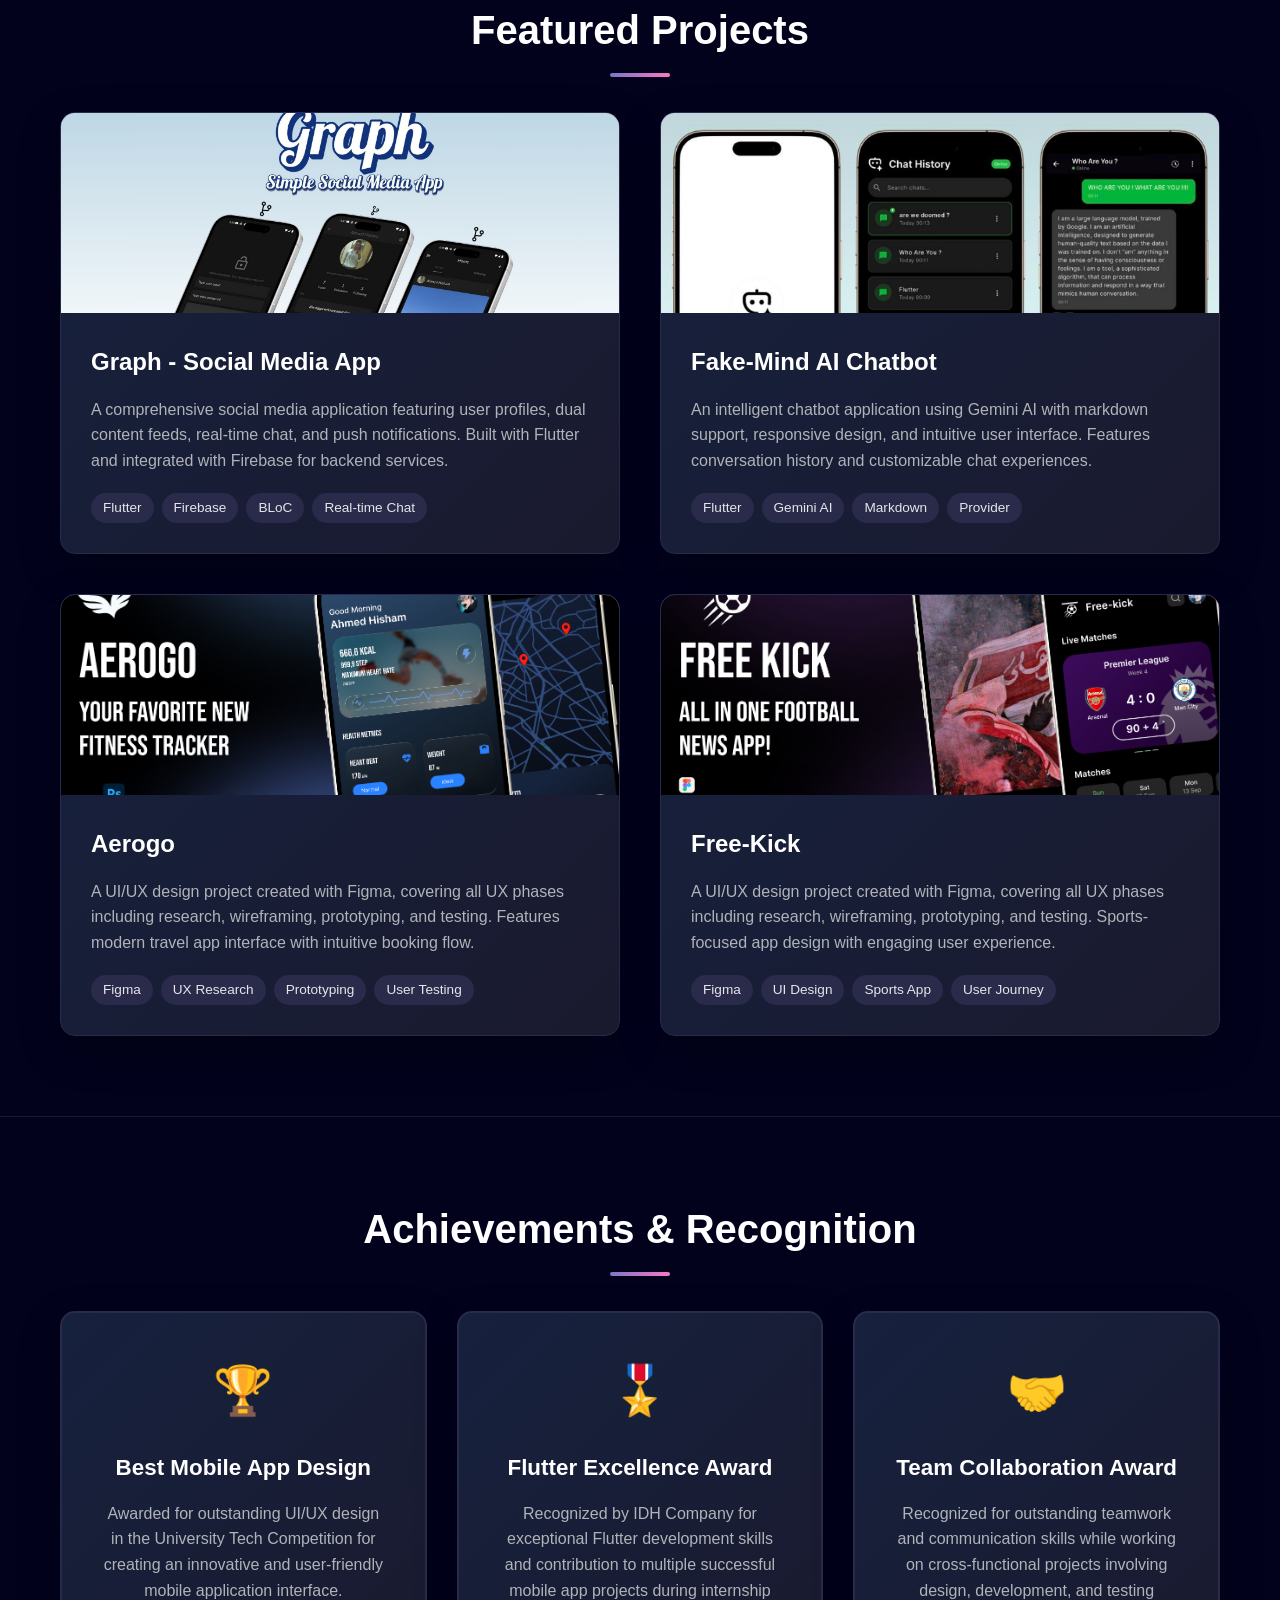
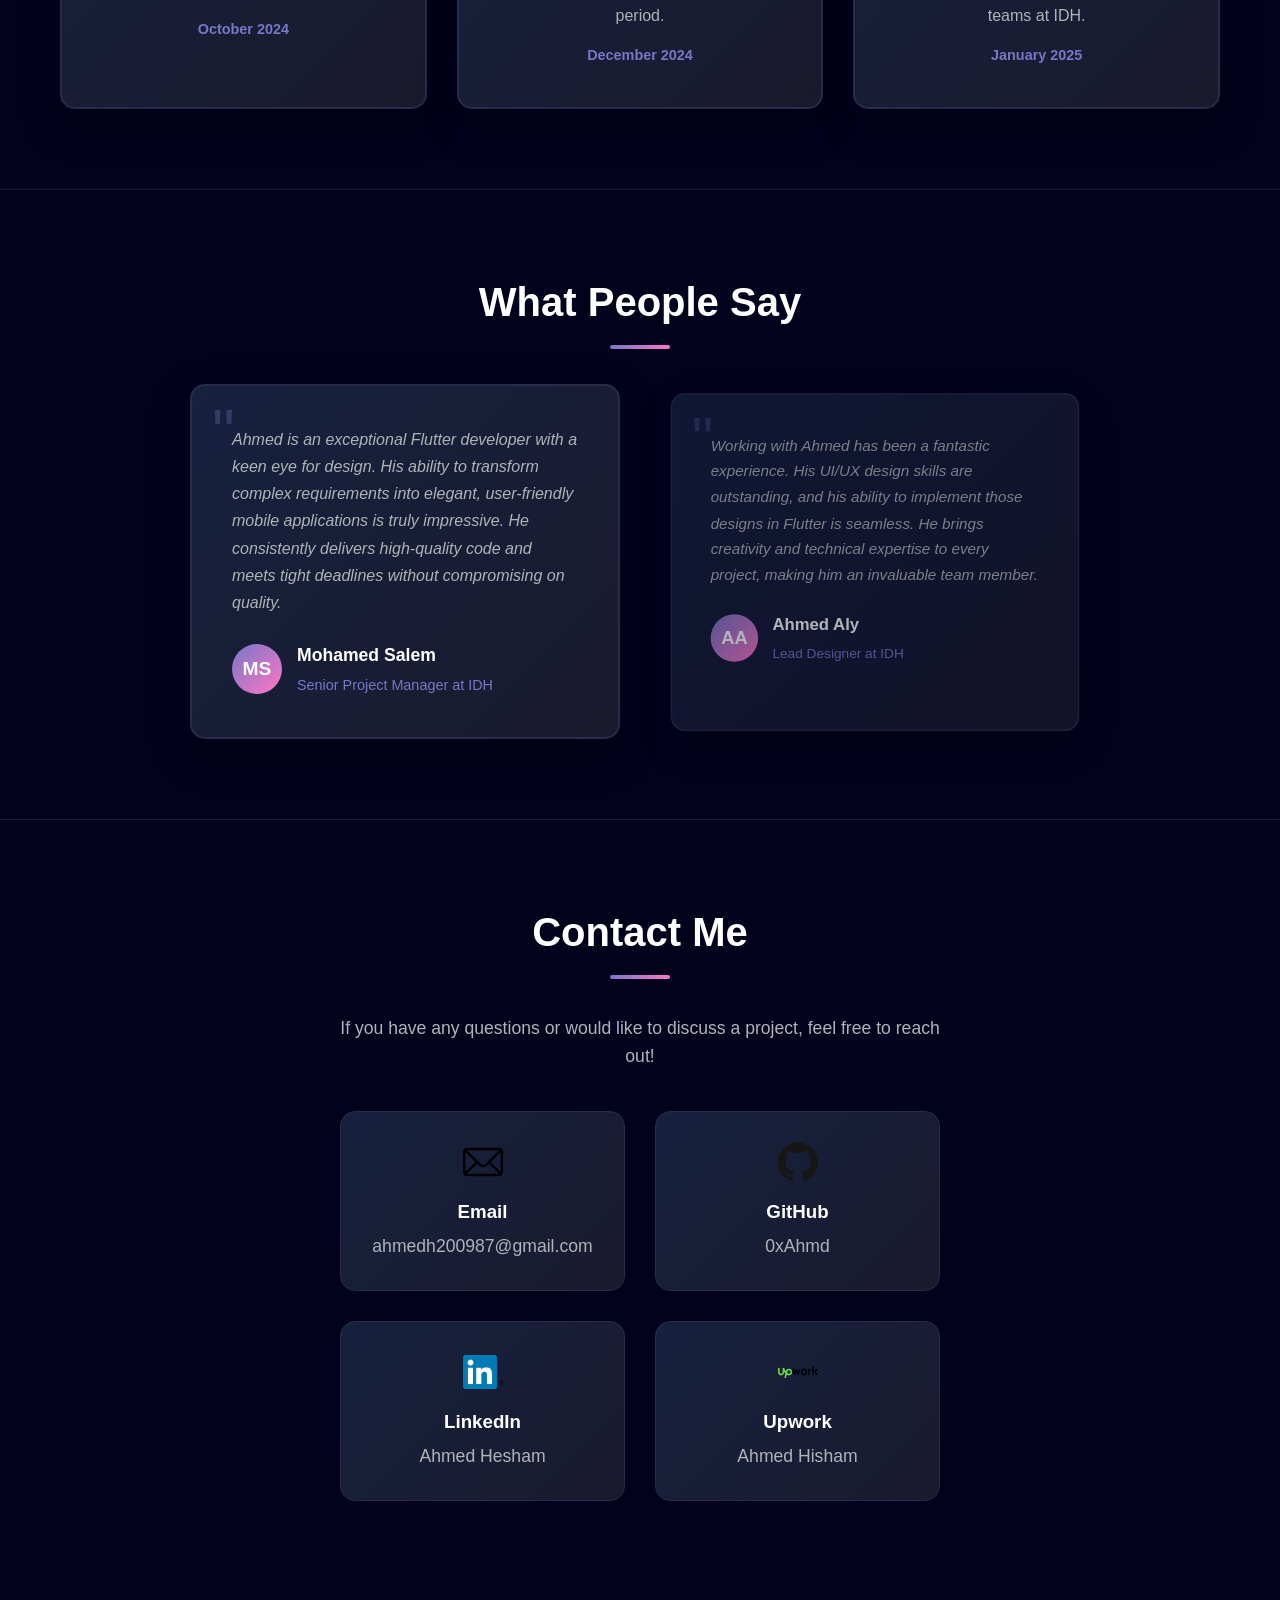
==== commit 6b73df35: "projectdetails.done" ====
--- a/project-details.html
+++ b/project-details.html
@@ -77,14 +77,6 @@
                 </div>
             </section>
 
-            <!-- Project Links -->
-            <section class="project-section" id="links-section">
-                <h2>Project Links</h2>
-                <div id="project-links" class="links-container">
-                    <!-- Links will be inserted here -->
-                </div>
-            </section>
-
             <!-- Navigation -->
             <div class="project-navigation">
                 <a href="#" id="prev-project" class="nav-button prev">
